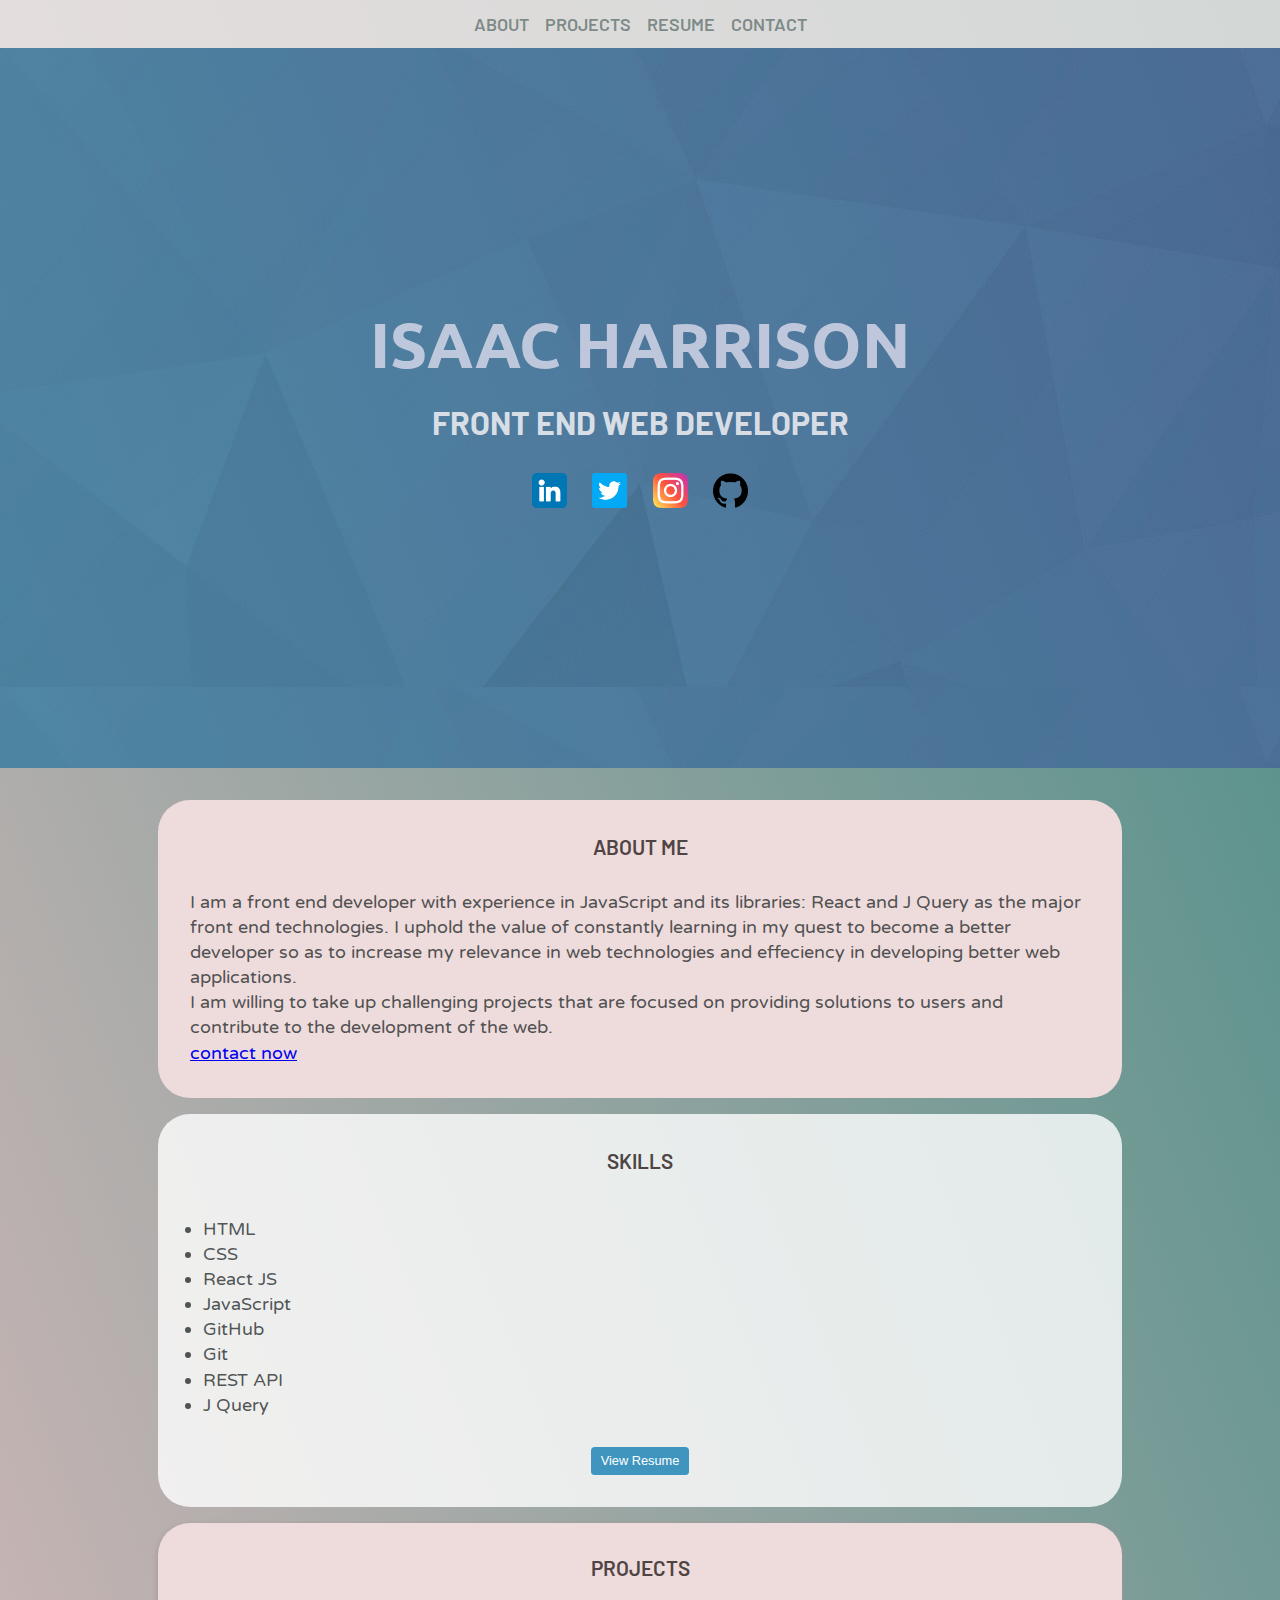
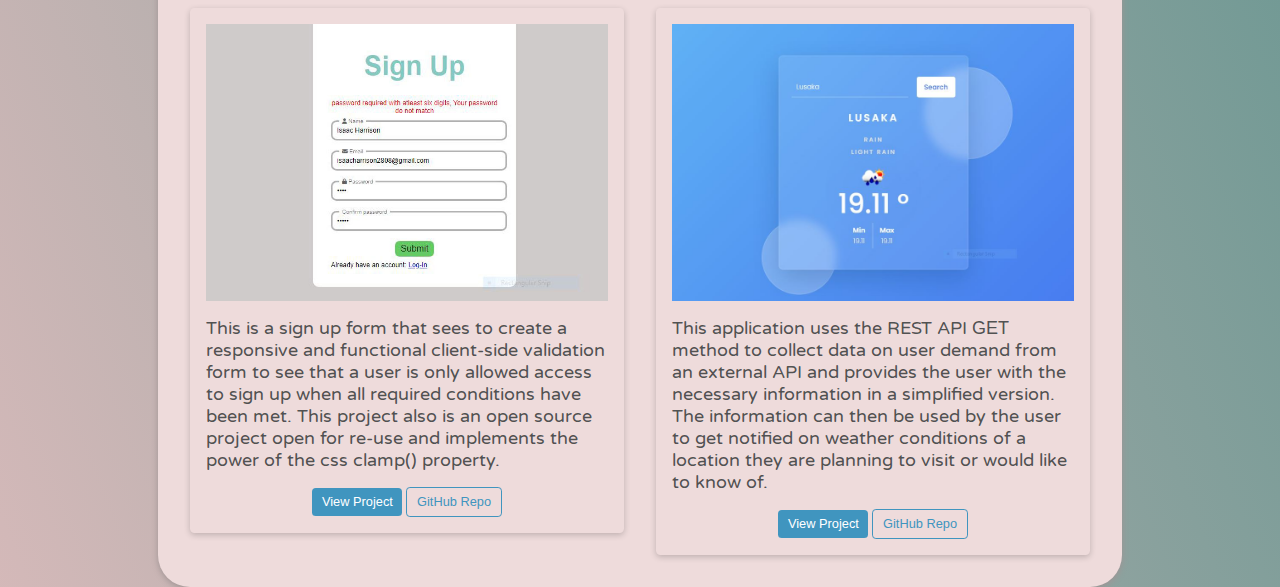
==== index.html @ 7d832e27 "updated version" ====
<!DOCTYPE html>
<html lang="en">
<head>
    <meta charset="UTF-8">
    <meta http-equiv="X-UA-Compatible" content="IE=edge">
    <meta name="viewport" content="width=device-width, initial-scale=1.0">
    <link rel="stylesheet" href="main.css">
    <link rel="preconnect" href="https://fonts.googleapis.com">
    <link rel="preconnect" href="https://fonts.gstatic.com" crossorigin>
    <link href="https://fonts.googleapis.com/css2?family=Barlow:wght@200&family=Ubuntu:wght@300&family=Varela+Round&display=swap" rel="stylesheet">
    <title>Isaac Harrison</title>
</head>
<body>
    <div class="main-container">
        <img src="images/icons/menu.png" alt="Menu" id="menu-button">
        <div class="nav-bar-container">
            <div class="nav-content-container">
                <div class="nav-buttons">
                   
                    <ul>
                        <li class="nav-links"><a href="#section-heading">ABOUT</a></li>
                        <li class="nav-links"><a href="#projects-section">PROJECTS</a></li>
                        <li class="nav-links"><a href="#">RESUME</a></li>
                        <li class="nav-links"><a href="#">CONTACT</a></li>
                    </ul>
                </div>
            </div>
        </div>
        <div class="body-content-container">
           <div class="banner">
                <h2>ISAAC HARRISON</h2>
                <h5>FRONT END WEB DEVELOPER</h5>
                <div class="social-media-icons">
                    <a href="https://www.linkedin.com/in/isaac-harrison-bb0199219/"><img src="images/icons/linkedin.png" alt="Linkedin"></a>
                    <a href="https://twitter.com/IsaacHarrisonT?s=20&t=yP8-9rjCLJ1W3ZlqE-PNhA"> <img src="images/icons/twitter.png" alt="Twitter"></a>
                    <a href="https://www.instagram.com/isaacharrison28/"><img src="images/icons/instagram.png" alt="Instagram"></a>
                    <a href="https://github.com/IsaacHarrison28/"><img src="images/icons/github-logo.png" alt="GitHub"></a>
               
                </div>
           </div> 
           <div class="about-section">
                <h4 id="section-heading">ABOUT ME</h4>
                <p id="section-content">
                    I am a front end developer with experience in JavaScript and its libraries: React and J Query as the 
                    major front end technologies. I uphold the value of constantly learning in my quest to become a better 
                    developer so as to increase my relevance in web technologies and effeciency in developing better web 
                    applications.<br/> 
                    I am willing to take up challenging projects that are focused on providing solutions to users and contribute 
                    to the development of the web.<br/>
                    <a href="#">contact now</a> 
                </p>
           </div>
           
           <div class="experience">
                <h4 id="section-heading">SKILLS</h4>
                <p id="section-content">
                    <ul id="content-list">
                        <li>HTML</li>
                        <li>CSS</li>
                        <li>React JS</li>
                        <li>JavaScript</li>
                        <li>GitHub</li>
                        <li>Git</li>
                        <li>REST API</li>
                        <li>J Query</li>
                    </ul>
                </p>
                <div class="btns">
                    <a href="#"><button class="btn">View Resume</button></a>
                </div>
                
           </div>
           <div class="projects-section" id="projects-section">
                <div id="section-heading">PROJECTS</div>
                <div class="projects-container">
                    

                    <div class="project-card">
                        <div class="image-container">
                            <img src="images/project2.JPG" alt="Project">
                        </div>
                        <div class="description" id="section-content">
                            This is a sign up form that sees to create a responsive and functional client-side validation form to see that a user 
                            is only allowed access to sign up when all required conditions have been met.
                            This project also is an open source project open for re-use and implements the power of the css clamp() property.
                        </div>
                        <div class="btns">
                            <a href="#" id="btn-link" target="_blank"><button class="btn">View Project</button></a>
                            <a href="#" id="btn-link" target="_blank"><button class="btn btn-outline">GitHub Repo</button></a>
                        </div>
                    </div>


                    <div class="project-card">
                        <div class="image-container">
                            <img src="images/project3.JPG" alt="Project">
                        </div>
                        <div class="description" id="section-content">
                           This application uses the REST API <code>GET</code> method to collect data on user demand from an external API and 
                           provides the user with the necessary information in a simplified version. The information can then be used by the user 
                           to get notified on weather conditions of a location they are planning to visit or would like to know of.
                        </div>
                        <div class="btns">
                            <a href="#" id="btn-link"><button class="btn">View Project</button></a>
                           <a href="#" id="btn-link"> <button class="btn btn-outline">GitHub Repo</button></a>
                        </div>
                    </div>


                    
                </div>
           </div>
        </div>
    </div>
</body>
<script src="js/query.js"></script>
<script src="index.js"></script>
</html>
---- main.css ----
*{
    padding: 0;
    margin: 0;
    font-family: sans-serif;
}

body{
    padding: 0;
    margin: 0;
    box-sizing: border-box;
}

:root{
    --nav-container-background: rgba(245, 235, 235, 0.8);
    --nav-links-color: rgba(84, 102, 100, 0.7);
    --banner-linear-gradient-1: rgba(139, 219, 211, 0.4);
    --banner-linear-gradient-2: rgba(234, 240, 239, 0.2);
    --banner-background-color: rgb(139, 219, 211);
    --banner-h2-color: rgba(219, 219, 235, 0.8);
    --banner-h5-color: rgba(255, 250, 250, 0.8);
    --body-gradient-1: rgba(201, 167, 167, 0.8);
    --body-gradient-2: rgb(74, 141, 134);
    --background-1: rgba(255, 255, 255, 0.8);
    --background-2: rgb(238, 219, 219);
    --section-content-color: rgba(38, 44, 44, 0.8);
    --border-radius: 2em;
    --div-padding: 2em;
    --heading-font-family: 'Barlow', sans-serif;
    --section-width: 80%;
    --content-font-size: clamp(14px, 5vw, 18px);
}

.main-container{
    max-width: 1500px;
    margin: auto;
    background: linear-gradient(68deg, var(--body-gradient-1), var(--body-gradient-2));
}

.nav-bar-container{
    width: 100%;
    background: var(--nav-container-background);
}

.nav-buttons{
    padding: 0.3rem;
}

#menu-button{
    position: absolute;
    right: 1rem;
    width: 40px;
    height: 40px;
    display: none;
    top: 1rem;
}

.nav-buttons ul{
    list-style: none;
    display: flex;
    align-items: center;
    justify-content: center;
}

.nav-buttons ul li{
    padding: 0.5rem;
    cursor: pointer;
}

.nav-buttons ul li a{
    text-decoration: none;
    font-size: clamp(16px, 5vw, 18px);
    color: var(--nav-links-color);
    font-weight: 600;
    font-family: 'Barlow', sans-serif;
}

.nav-buttons ul li:hover{
    background: var(--nav-links-color);
}

.nav-buttons ul li:hover a{
    color: var(--nav-container-background);
}

.banner{
    width: 100%;
    height: 80vh;
    background-color: var(--banner-background-color);
    background: linear-gradient( 68deg, var(--banner-linear-gradient-1), var(--banner-linear-gradient-2)),
                url('images/background.jpg');
    display: flex;
    align-items: center;
    justify-content: center;
    flex-direction: column;
}

.banner h2{
    font-size: 4rem;
    margin-bottom: 1.2rem;
    color: var(--banner-h2-color);
    font-family: 'Ubuntu', sans-serif;
}

.banner h5{
    font-size: clamp(0.8rem, 5vw, 2rem);
    color: var(--banner-h5-color);
    font-family: 'Barlow', sans-serif;
}



.social-media-icons{
    width: 90vw;
    display: flex;
    align-items: center;
    justify-content: center;
    margin-top: 2rem;
}

.social-media-icons img{
    width: clamp(25px, 5vw, 35px);
    height: clamp(25px, 5vw, 35px);
}

.social-media-icons a + a{
    margin-left: 1.6rem;
}


.about-section{
    width: var(--section-width);
    max-width: 900px;
    margin: auto;
    margin-top: 2em;
    margin-bottom: 1em;
    background: var(--background-2);
    padding: var(--div-padding);
    line-height: 1.4;
    border-radius: var(--border-radius);
}

#section-heading{
    text-align: center;
    margin-bottom: 1.8rem;
    font-size: 1.3rem;
    font-weight: 600;
    color: rgb(78, 68, 68);
    font-family: var(--heading-font-family);
}

#section-content{
    color: var(--section-content-color);
    font-size: var(--content-font-size);
    font-family: 'Varela Round', sans-serif;
}

.about-section a{
    font-size: clamp(14px, 5vw, 18px);
    font-family: 'Varela Round', sans-serif;
}


.experience{
    width: var(--section-width);
    max-width: 900px;
    background: var(--background-1);
    margin: auto;
    padding: var(--div-padding);
    line-height: 1.4;
    border-radius: var(--border-radius);
    margin-bottom: 1em;
}

#sub-heading{
    font-size: clamp(16px, 5vw, 18px);
    text-indent: 1rem;
    padding: 1rem;
    color: var(--section-content-color);
    font-weight: 400;
    text-decoration: underline;
}


#content-list{
    padding: 0.8rem;
}

#content-list li{
    color: var(--section-content-color);
    font-size: var(--content-font-size);
    font-family: 'Varela Round', sans-serif;
}

.projects-section{
    width: var(--section-width);
    max-width: 900px;
    border-radius: 2em;
    box-shadow: 0 2px 6px 0 rgb(160, 148, 148);
    background: var(--background-2);
    margin: auto;
    padding: var(--div-padding);
}

.projects-container{
    display: grid;
    grid-template-columns: repeat(auto-fit, minmax(250px, 1fr));
    gap: 2em;
    align-items: flex-start;
}

.project-card{
    padding: 1rem;
    border: none;
    border-radius: .28rem;
    box-shadow: 0 2px 6px 0 rgba(0, 0, 0, .2);
}


.image-container{
    overflow: hidden;
}

.image-container img{
    display: block;
    width: 100%;
    aspect-ratio: 16 / 11;
    object-fit: cover;
}

.description{
    font-size: 1rem;
    padding-top: 1rem;
    font-weight: normal;
}

.btns{
    margin-top: 1rem;
    display: flex;
    align-items: center;
    justify-content: center;
    flex-wrap: wrap;
}

.btn{
    --color: hsl(200, 50%, 50%);
    background: var(--color);
    border: none;
    color: white;
    padding: .5em .75em;
    font-size: .8rem;
    border-radius: .3em;
    cursor: pointer;
}

.btn.btn-outline{
    background: none;
    border: 1px solid var(--color);
    color: var(--color);
}

#btn-link + #btn-link{
    margin-left: .25rem;
}




@media screen and (max-width: 530px) {

    #menu-button{
        display: block;
    }

    .nav-bar-container{
        border-radius: 10px;
        width: 80vw;
        position: absolute;
        top: 4.5rem;
        right: 0.8rem;
        background: rgb(245, 235, 235);
        display: none;
        line-height: 2;
    }

    .nav-bar-container.active{
        display: block;
    }

    .nav-bar-container::before{
        content: "";
        background: rgb(245, 235, 235);
        width: 20px;
        height: 20px;
        position: absolute;
        right: 1rem;
        transform: rotate(45deg);
        top: -6px;
    }


    .nav-buttons ul{
        flex-direction: column;
        width: 100%;
        margin-top: 1.5rem;
    }

    .nav-buttons ul li{
        width: 90%;
        text-align: center;
    }
}



@media screen and (max-width: 420px) {
    ul li{
        padding: 0.3rem;
    }

    ul li a{
        font-size: 0.8rem;
    }

    .nav-buttons{
        padding: 0.5rem;
    }
}

@media (max-width: 580px) {
    .banner h2{
        font-size: 3rem;
    } 
}

@media (max-width: 438px) {
    .banner h2{
        font-size: clamp(2rem, 5vw, 3.5rem);
    }

}

@media (max-width: 330px) {
    .body-content-container{
        max-width: 100%;
        overflow: hidden;
    }

    .about-section,
    .experience,
    .projects-section{
        width: 100%;
        border-radius: 0px;
        padding-inline: 10px;
        margin-bottom: 0px;
    }

    

    .projects-container{
        grid-template-columns: repeat(auto-fit, minmax(150px, 1fr));
        gap: 2em;
    }
}
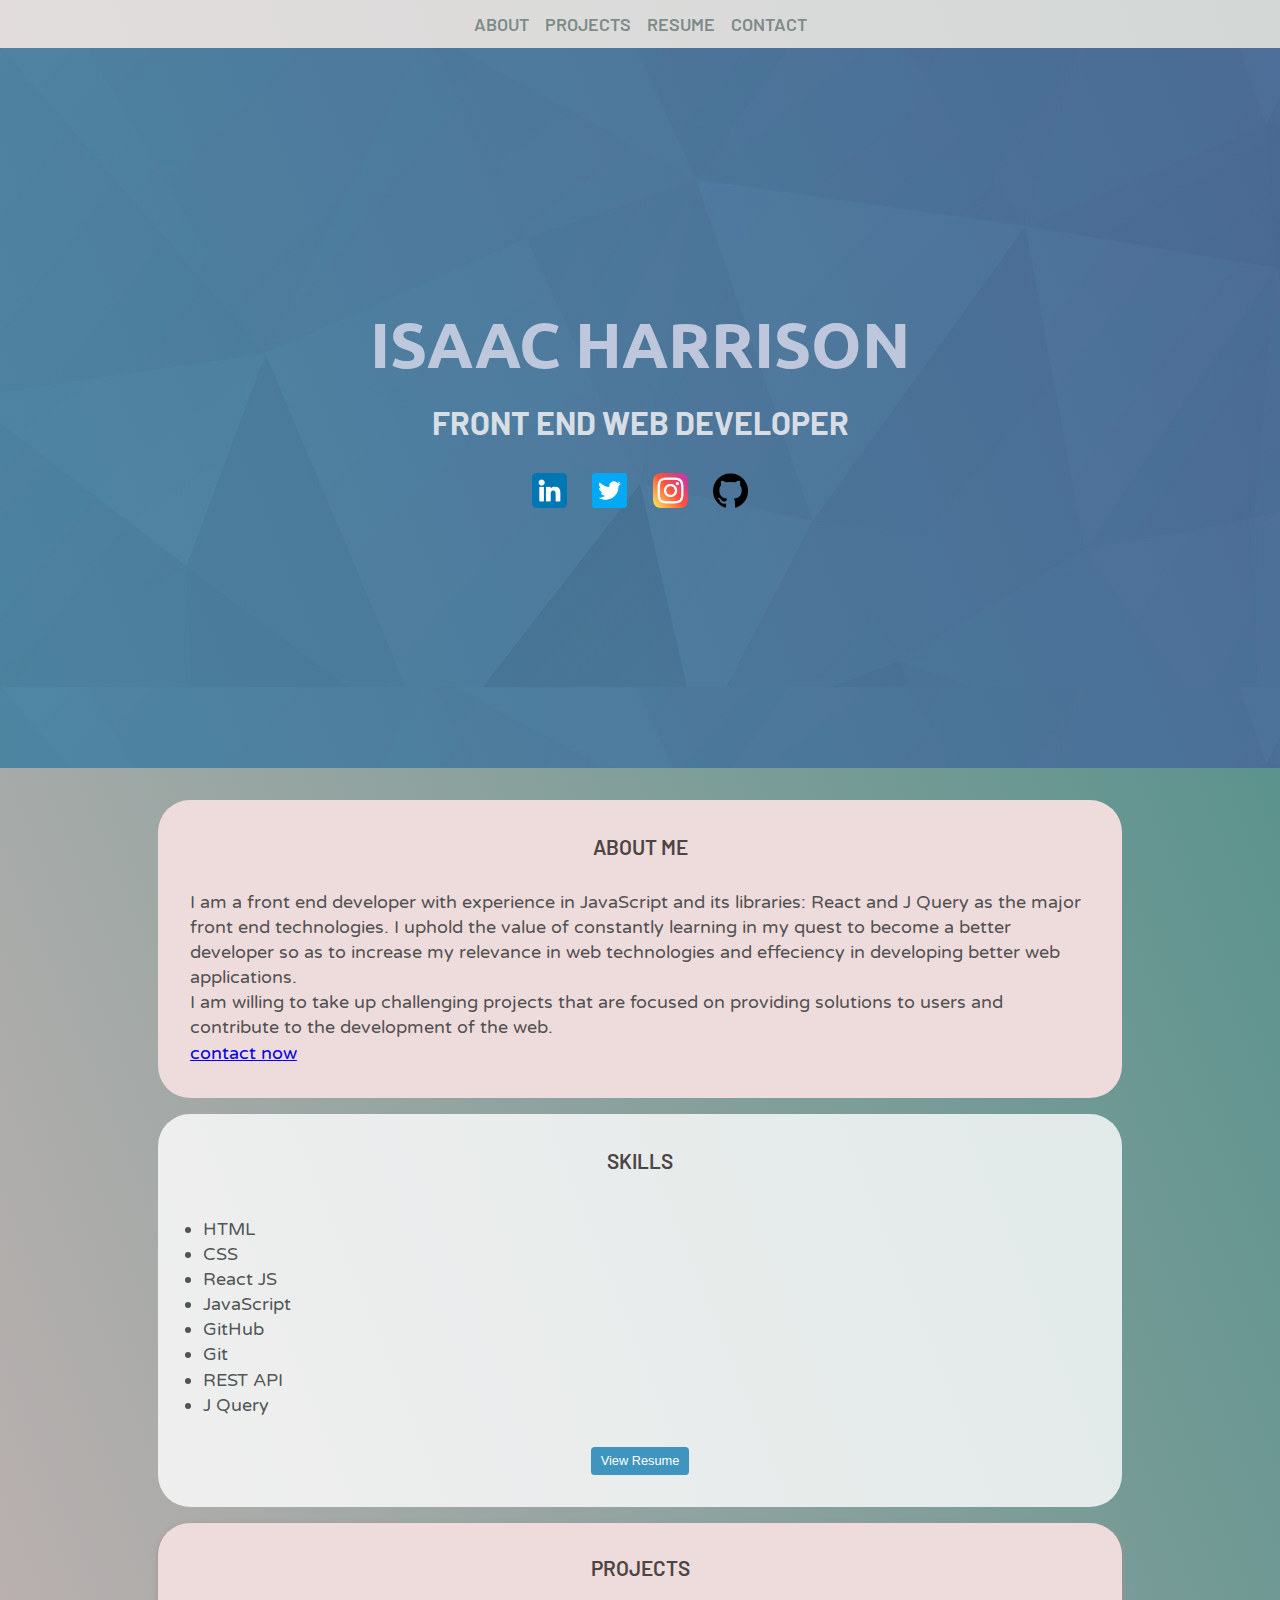
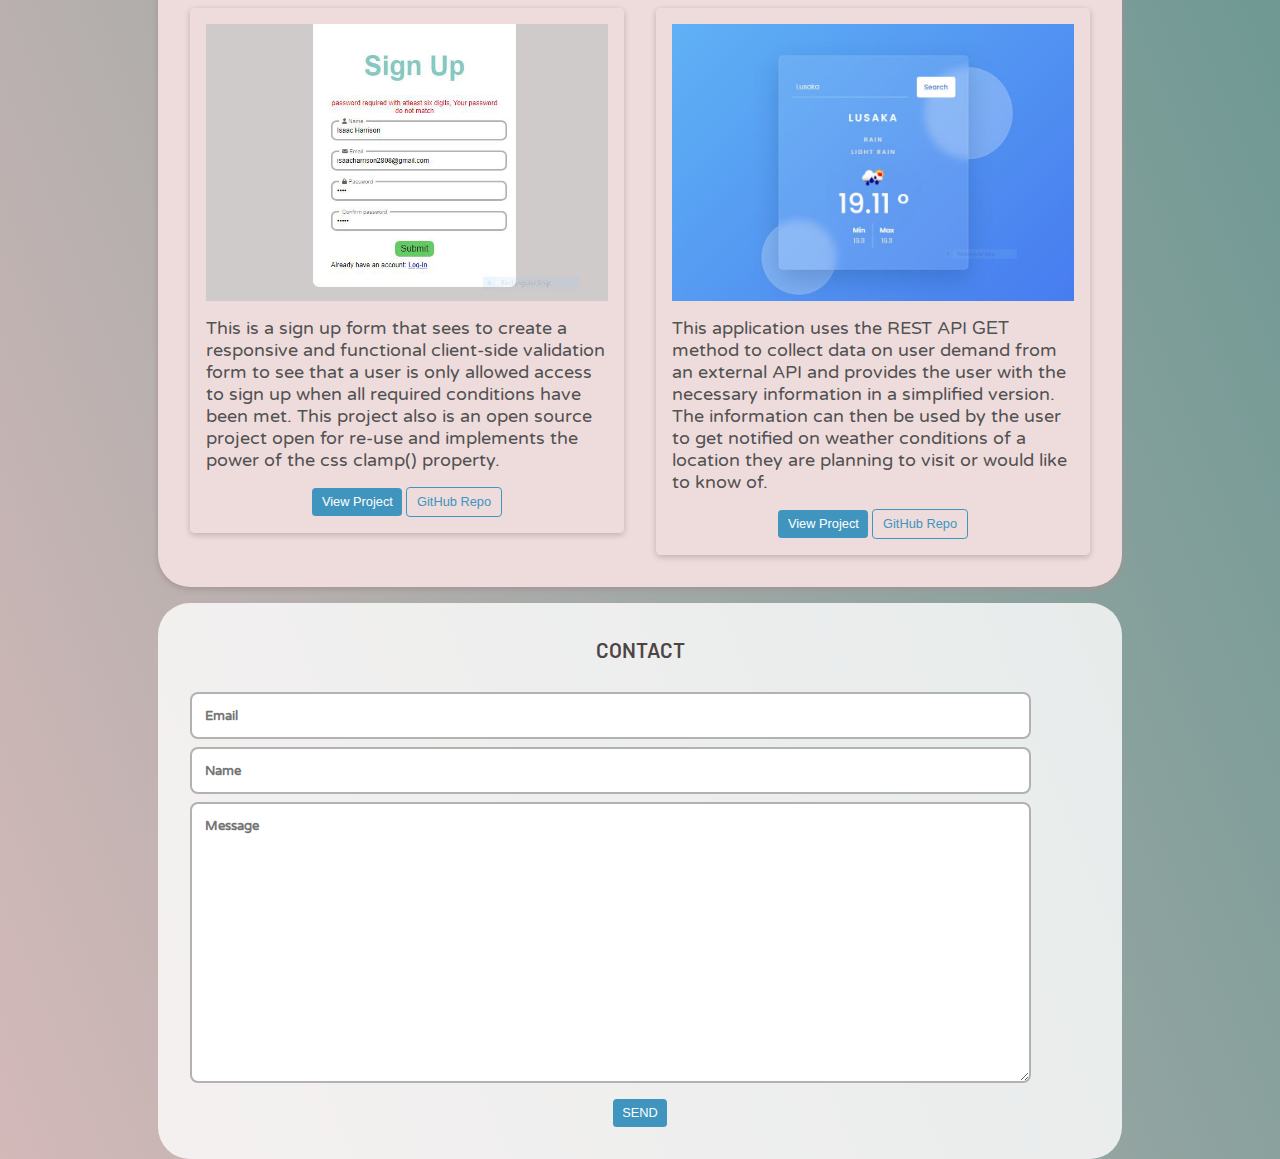
==== commit a078db5c: "updated" ====
--- a/index.html
+++ b/index.html
@@ -18,10 +18,10 @@
                 <div class="nav-buttons">
                    
                     <ul>
-                        <li class="nav-links"><a href="#section-heading">ABOUT</a></li>
+                        <li class="nav-links"><a href="#about-section">ABOUT</a></li>
                         <li class="nav-links"><a href="#projects-section">PROJECTS</a></li>
-                        <li class="nav-links"><a href="#">RESUME</a></li>
-                        <li class="nav-links"><a href="#">CONTACT</a></li>
+                        <li class="nav-links"><a href="https://docs.google.com/document/d/1GTXWuOlI4njTI4JF5LkCDvb8E9_KNdF5Pl1XrdrflPQ/edit?usp=sharing" target="_blank">RESUME</a></li>
+                        <li class="nav-links"><a href="#contact-section">CONTACT</a></li>
                     </ul>
                 </div>
             </div>
@@ -38,7 +38,7 @@
                
                 </div>
            </div> 
-           <div class="about-section">
+           <div class="about-section" id="about-section">
                 <h4 id="section-heading">ABOUT ME</h4>
                 <p id="section-content">
                     I am a front end developer with experience in JavaScript and its libraries: React and J Query as the 
@@ -47,7 +47,7 @@
                     applications.<br/> 
                     I am willing to take up challenging projects that are focused on providing solutions to users and contribute 
                     to the development of the web.<br/>
-                    <a href="#">contact now</a> 
+                    <a href="#contact-section">contact now</a> 
                 </p>
            </div>
            
@@ -66,7 +66,7 @@
                     </ul>
                 </p>
                 <div class="btns">
-                    <a href="#"><button class="btn">View Resume</button></a>
+                    <a href="https://docs.google.com/document/d/1GTXWuOlI4njTI4JF5LkCDvb8E9_KNdF5Pl1XrdrflPQ/edit?usp=sharing" target="_blank"><button class="btn">View Resume</button></a>
                 </div>
                 
            </div>
@@ -85,8 +85,8 @@
                             This project also is an open source project open for re-use and implements the power of the css clamp() property.
                         </div>
                         <div class="btns">
-                            <a href="#" id="btn-link" target="_blank"><button class="btn">View Project</button></a>
-                            <a href="#" id="btn-link" target="_blank"><button class="btn btn-outline">GitHub Repo</button></a>
+                            <a href="https://clampresponsiveform.netlify.app/" id="btn-link" target="_blank"><button class="btn">View Project</button></a>
+                            <a href="https://github.com/IsaacHarrison28/Highly-Responsive-Registration-Form" id="btn-link" target="_blank"><button class="btn btn-outline">GitHub Repo</button></a>
                         </div>
                     </div>
 
@@ -101,15 +101,33 @@
                            to get notified on weather conditions of a location they are planning to visit or would like to know of.
                         </div>
                         <div class="btns">
-                            <a href="#" id="btn-link"><button class="btn">View Project</button></a>
-                           <a href="#" id="btn-link"> <button class="btn btn-outline">GitHub Repo</button></a>
+                            <a href="https://dailyupdatedweatherwebapp.netlify.app/" id="btn-link"><button class="btn">View Project</button></a>
+                           <a href="https://github.com/IsaacHarrison28/Weather-App" id="btn-link"> <button class="btn btn-outline">GitHub Repo</button></a>
                         </div>
                     </div>
 
-
-                    
                 </div>
            </div>
+
+           <div class="contact" id="contact-section">
+                <div id="section-heading">CONTACT</div>
+                <div class="form-container">
+                    <form action="https://formsubmit.co/sateonlineservices@gmail.com" method="post">
+                        <input type="text/email" name="email" autocomplete="off" id="email-input" placeholder="Email">
+        
+                        <input type="hidden" name="_captcha" value="false">
+        
+                        <input type="text" id="name" name="name" placeholder="Name">
+        
+                        <textarea name="message" style="width: 90%; height: 250px" placeholder="Message" id="message"></textarea>
+        
+                        <div class="btns">
+                            <button type="submit" id="email-button" class="btn">SEND</button>
+                        </div>
+                    </form>
+                </div>
+           </div>
+
         </div>
     </div>
 </body>
--- a/main.css
+++ b/main.css
@@ -171,6 +171,17 @@
     margin-bottom: 1em;
 }
 
+.contact{
+    width: var(--section-width);
+    max-width: 900px;
+    background: var(--background-1);
+    margin: auto;
+    padding: var(--div-padding);
+    line-height: 1.4;
+    border-radius: var(--border-radius);
+    margin-top: 1em;  
+}
+
 #sub-heading{
     font-size: clamp(16px, 5vw, 18px);
     text-indent: 1rem;
@@ -262,8 +273,24 @@
     margin-left: .25rem;
 }
 
-
-
+#email-input,
+#name,
+#message{
+    display: block;
+    outline: none;
+    border: 2px solid rgba(0, 0, 0, 0.3);
+    border-radius: 0.5rem;
+    color: rgba(0, 0, 0, 0.5);
+    margin-bottom: .5rem;
+    padding: 0.84rem;
+    font-family: 'Varela Round', sans-serif;
+    font-weight: 700;
+}
+
+#email-input,
+#name{
+    width: 90%;
+}
 
 @media screen and (max-width: 530px) {
 
@@ -347,12 +374,15 @@
 
     .about-section,
     .experience,
-    .projects-section{
-        width: 100%;
+    .projects-section,
+    .contact{
+        width: 90%;
         border-radius: 0px;
-        padding-inline: 10px;
+        padding-inline: 1rem;
         margin-bottom: 0px;
     }
+
+ 
 
     
 
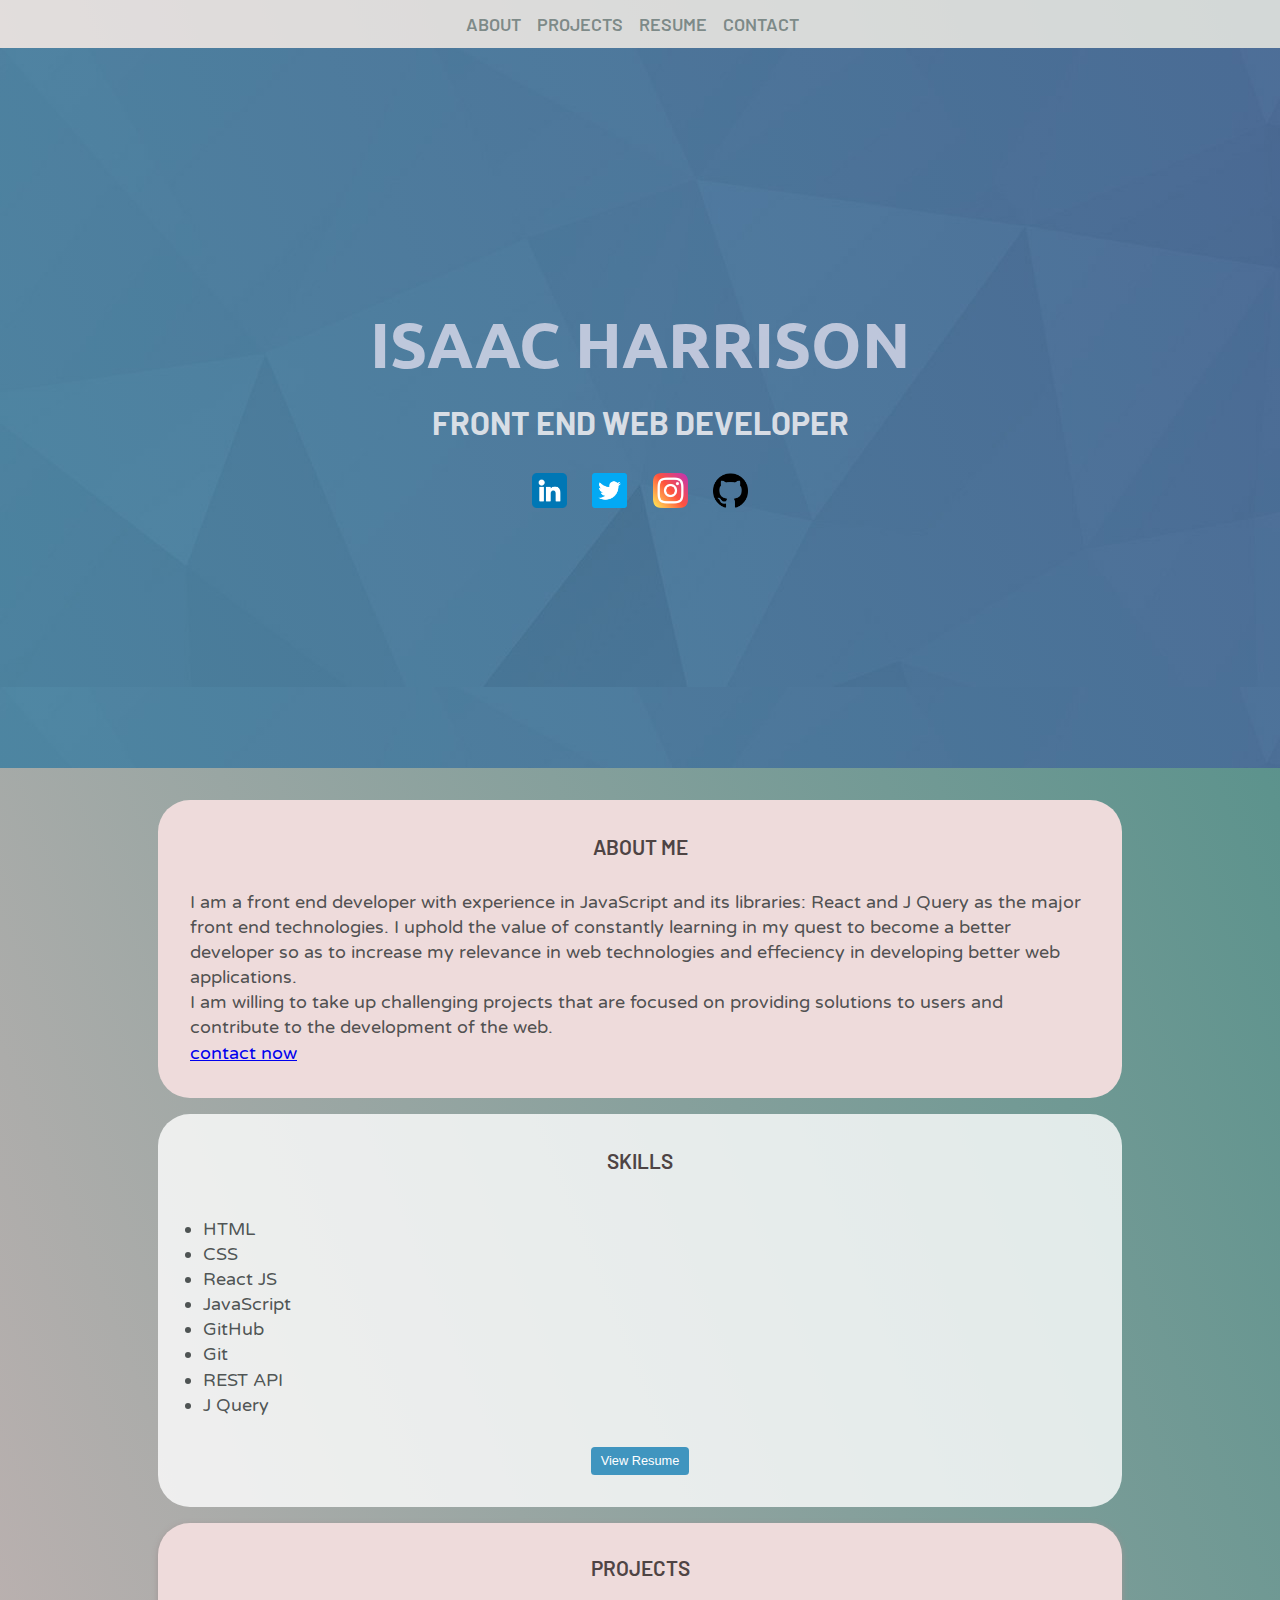
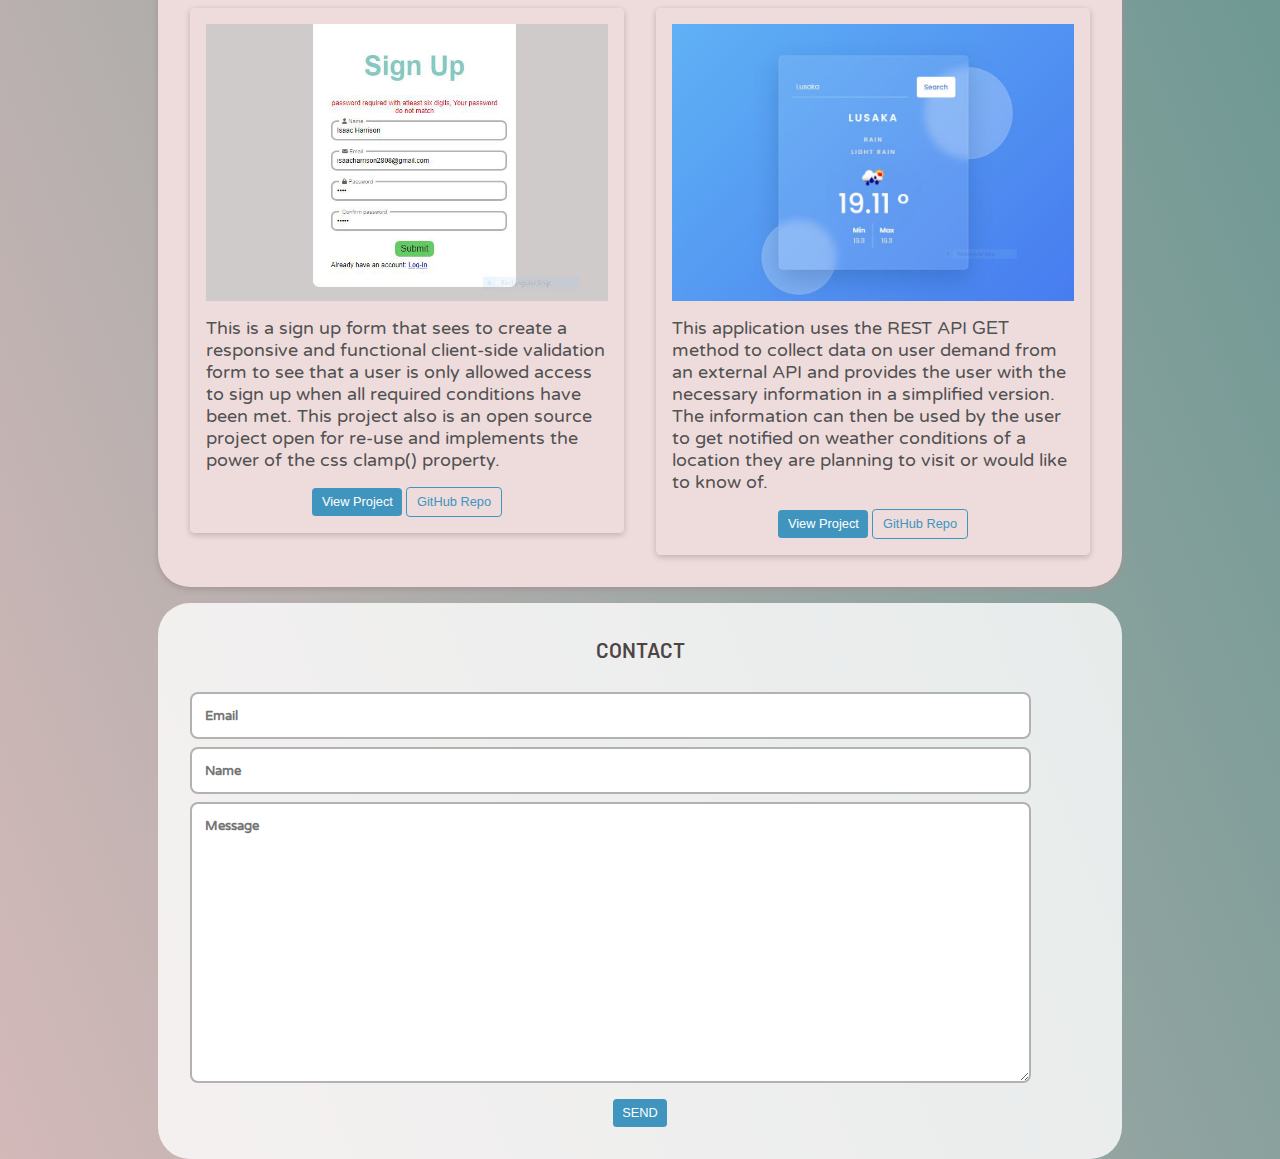
==== commit dbbd4020: "update" ====
--- a/index.html
+++ b/index.html
@@ -22,6 +22,7 @@
                         <li class="nav-links"><a href="#projects-section">PROJECTS</a></li>
                         <li class="nav-links"><a href="https://docs.google.com/document/d/1GTXWuOlI4njTI4JF5LkCDvb8E9_KNdF5Pl1XrdrflPQ/edit?usp=sharing" target="_blank">RESUME</a></li>
                         <li class="nav-links"><a href="#contact-section">CONTACT</a></li>
+                        <li class="nav-links"><a href="https://sateonlineservices.blogspot.com/" target="_blank"></a></li>
                     </ul>
                 </div>
             </div>
@@ -111,8 +112,9 @@
 
            <div class="contact" id="contact-section">
                 <div id="section-heading">CONTACT</div>
+                <p id="error-log"></p>
                 <div class="form-container">
-                    <form action="https://formsubmit.co/sateonlineservices@gmail.com" method="post">
+                    <form action="https://formsubmit.co/ f968220a0a23556ae52fc8c34535d097" method="post" id="form-container">
                         <input type="text/email" name="email" autocomplete="off" id="email-input" placeholder="Email">
         
                         <input type="hidden" name="_captcha" value="false">
@@ -125,10 +127,18 @@
                             <button type="submit" id="email-button" class="btn">SEND</button>
                         </div>
                     </form>
+
+                    <div class="success">
+                        <div class="sent-message">
+                            <p>Lorem ipsum dolor</p>
+                            <button id="okay-btn">Done</button>
+                        </div>
+                    </div>
                 </div>
            </div>
 
         </div>
+
     </div>
 </body>
 <script src="js/query.js"></script>
--- a/main.css
+++ b/main.css
@@ -28,6 +28,7 @@
     --heading-font-family: 'Barlow', sans-serif;
     --section-width: 80%;
     --content-font-size: clamp(14px, 5vw, 18px);
+    --success-div-background: rgb(173, 151, 151);
 }
 
 .main-container{
@@ -292,6 +293,60 @@
     width: 90%;
 }
 
+#error-log{
+    margin: 1rem;
+    font-size: 0.8rem;
+    color: #ff0000;
+}
+
+.success{
+    align-items: center;
+    justify-content: center;
+    margin-top: 3em;
+    display: none;
+}
+
+.success.active{
+    display: flex;
+}
+
+.sent-message{
+    position: absolute;
+    width: 500px;
+    background: var(--success-div-background);
+    margin-top: 1em;
+    border-radius: var(--border-radius);
+    min-width: 100px;
+    text-align: center;
+}
+
+.sent-message::before{
+    content: "";
+    background-color: var(--success-div-background);
+    width: 20px;
+    height: 20px;
+    transform: rotate(45deg);
+    position: absolute;
+    top: -10px;
+    left: 240px;
+}
+
+.sent-message > p{
+    font-size: var(--content-font-size);
+    margin-block: 1.2rem;
+    color: rgb(255, 246, 246);
+    font-family: 'Varela Round', sans-serif;
+}
+
+.footer{
+    width: 100%;
+    background: var(--nav-container-background);
+    height: 50px;
+    display: flex;
+    align-items: center;
+    justify-content: center;
+}
+
 @media screen and (max-width: 530px) {
 
     #menu-button{
@@ -382,8 +437,6 @@
         margin-bottom: 0px;
     }
 
- 
-
     
 
     .projects-container{
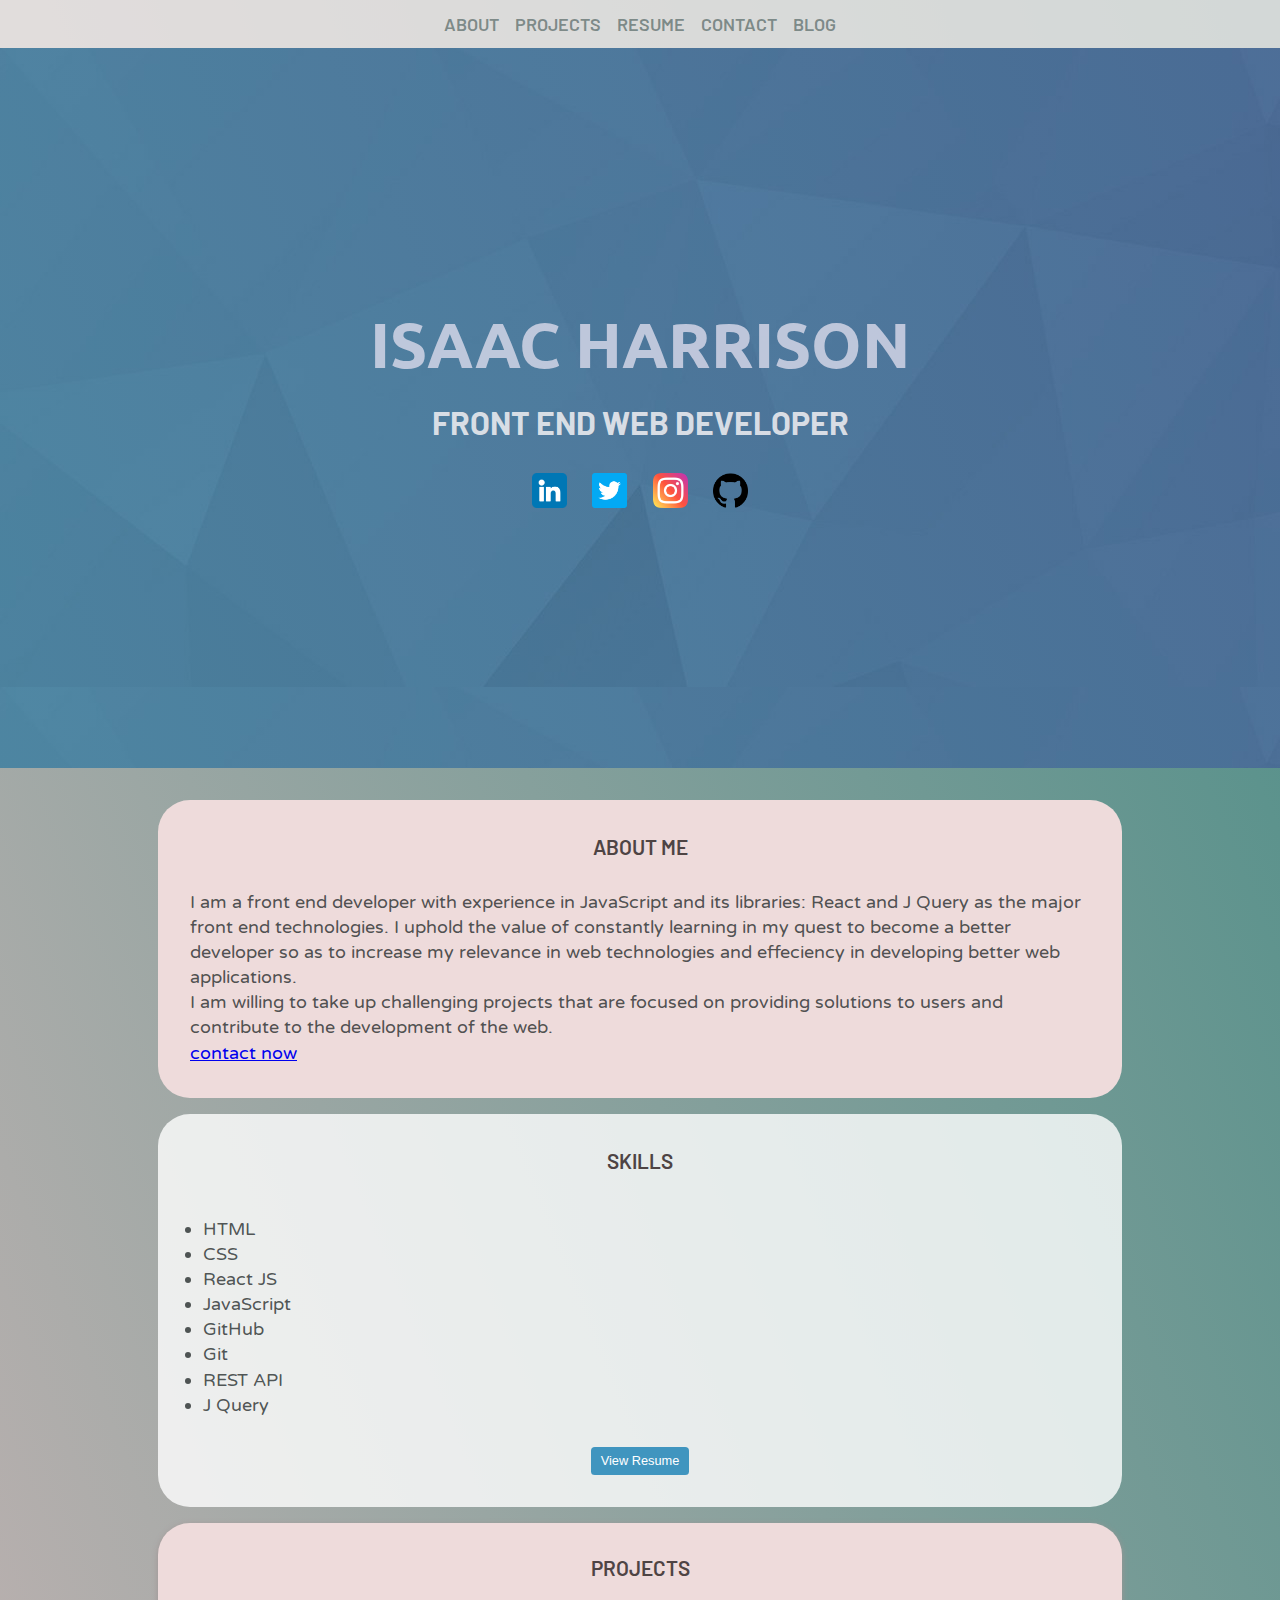
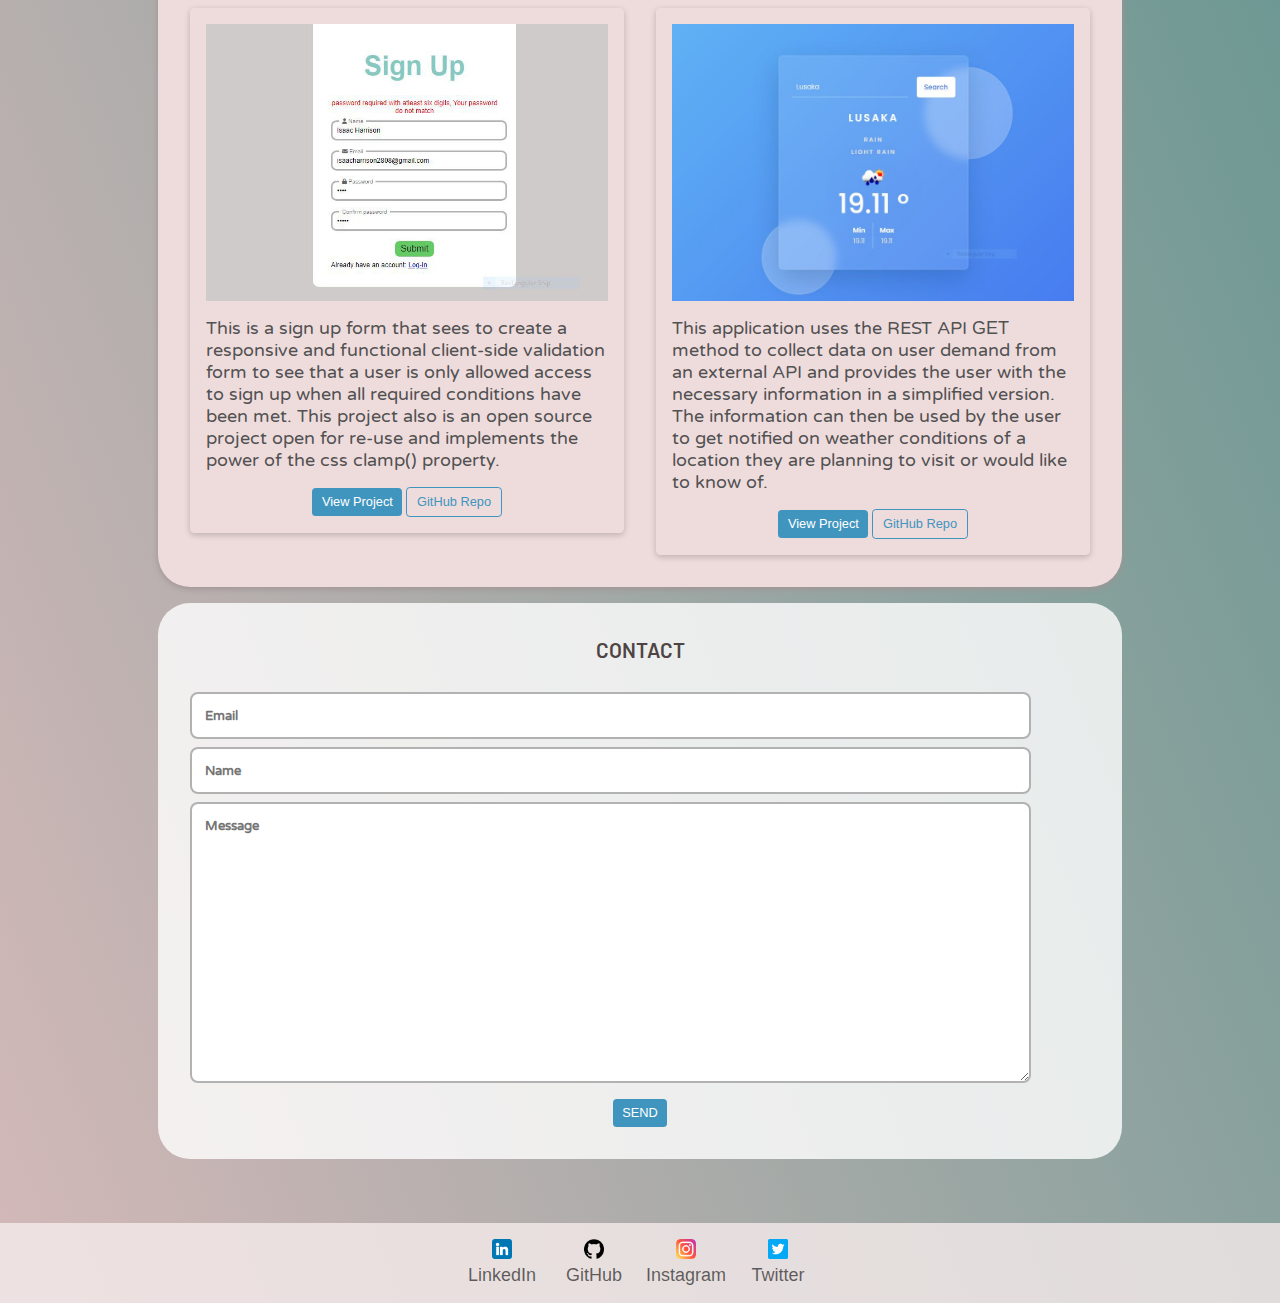
==== commit 480f5bae: "update" ====
--- a/index.html
+++ b/index.html
@@ -22,7 +22,7 @@
                         <li class="nav-links"><a href="#projects-section">PROJECTS</a></li>
                         <li class="nav-links"><a href="https://docs.google.com/document/d/1GTXWuOlI4njTI4JF5LkCDvb8E9_KNdF5Pl1XrdrflPQ/edit?usp=sharing" target="_blank">RESUME</a></li>
                         <li class="nav-links"><a href="#contact-section">CONTACT</a></li>
-                        <li class="nav-links"><a href="https://sateonlineservices.blogspot.com/" target="_blank"></a></li>
+                        <li class="nav-links"><a href="https://sateonlineservices.blogspot.com/" target="_blank">BLOG</a></li>
                     </ul>
                 </div>
             </div>
@@ -127,16 +127,42 @@
                             <button type="submit" id="email-button" class="btn">SEND</button>
                         </div>
                     </form>
-
-                    <div class="success">
-                        <div class="sent-message">
-                            <p>Lorem ipsum dolor</p>
-                            <button id="okay-btn">Done</button>
-                        </div>
-                    </div>
                 </div>
            </div>
 
+        </div>
+
+        <div class="footer">
+            <div class="links">
+
+                <a href="https://www.linkedin.com/in/isaac-harrison-bb0199219/" id="footer-link" target="_blank">
+                    <div class="link">
+                        <img src="images/icons/linkedin.png">
+                        LinkedIn
+                    </div>
+                </a>
+
+                <a href="https://github.com/IsaacHarrison28/" id="footer-link" target="_blank">
+                    <div class="link">
+                        <img src="images/icons/github-logo.png">
+                        GitHub
+                    </div>
+                </a>
+
+                <a href="https://www.instagram.com/isaacharrison28/" id="footer-link" target="_blank">
+                    <div class="link">
+                        <img src="images/icons/instagram.png">
+                        Instagram
+                    </div>
+                </a>
+
+                <a href="https://twitter.com/IsaacHarrisonT?s=20&t=yP8-9rjCLJ1W3ZlqE-PNhA" id="footer-link" target="_blank">
+                    <div class="link">
+                        <img src="images/icons/twitter.png">
+                        Twitter
+                    </div>
+                </a>
+            </div>
         </div>
 
     </div>
--- a/main.css
+++ b/main.css
@@ -341,10 +341,43 @@
 .footer{
     width: 100%;
     background: var(--nav-container-background);
-    height: 50px;
-    display: flex;
-    align-items: center;
-    justify-content: center;
+    height: 80px;
+    margin-top: 4em;
+    display: flex;
+    align-items: center;
+    justify-content: center;
+}
+
+.links{
+    display: flex;
+    align-items: center;
+    justify-content: center;
+}
+
+.link{
+    width: 20px;
+    height: 20px;
+    padding: 1rem;
+    display: flex;
+    align-items: center;
+    justify-content: center;
+    flex-direction: column;
+    font-size: var(--content-font-size);
+}
+
+.link img{
+    max-width: 100%;
+    margin-bottom: 6px;
+}
+
+#footer-link{
+    margin: 0 20px;
+    text-decoration: none;
+    color: rgba(0, 0, 0, 0.6);
+}
+
+#footer-link:focus{
+    color: rgb(0, 0, 0);
 }
 
 @media screen and (max-width: 530px) {
@@ -444,3 +477,17 @@
         gap: 2em;
     }
 }
+
+@media(max-width: 430px){
+
+    .link{
+        padding: 0;
+        margin-left: 1rem;
+    }
+}
+
+@media(max-width: 338px){
+    .link{
+        margin-left: clamp(0.8rem, 5vw, 0.4rem);
+    }
+}